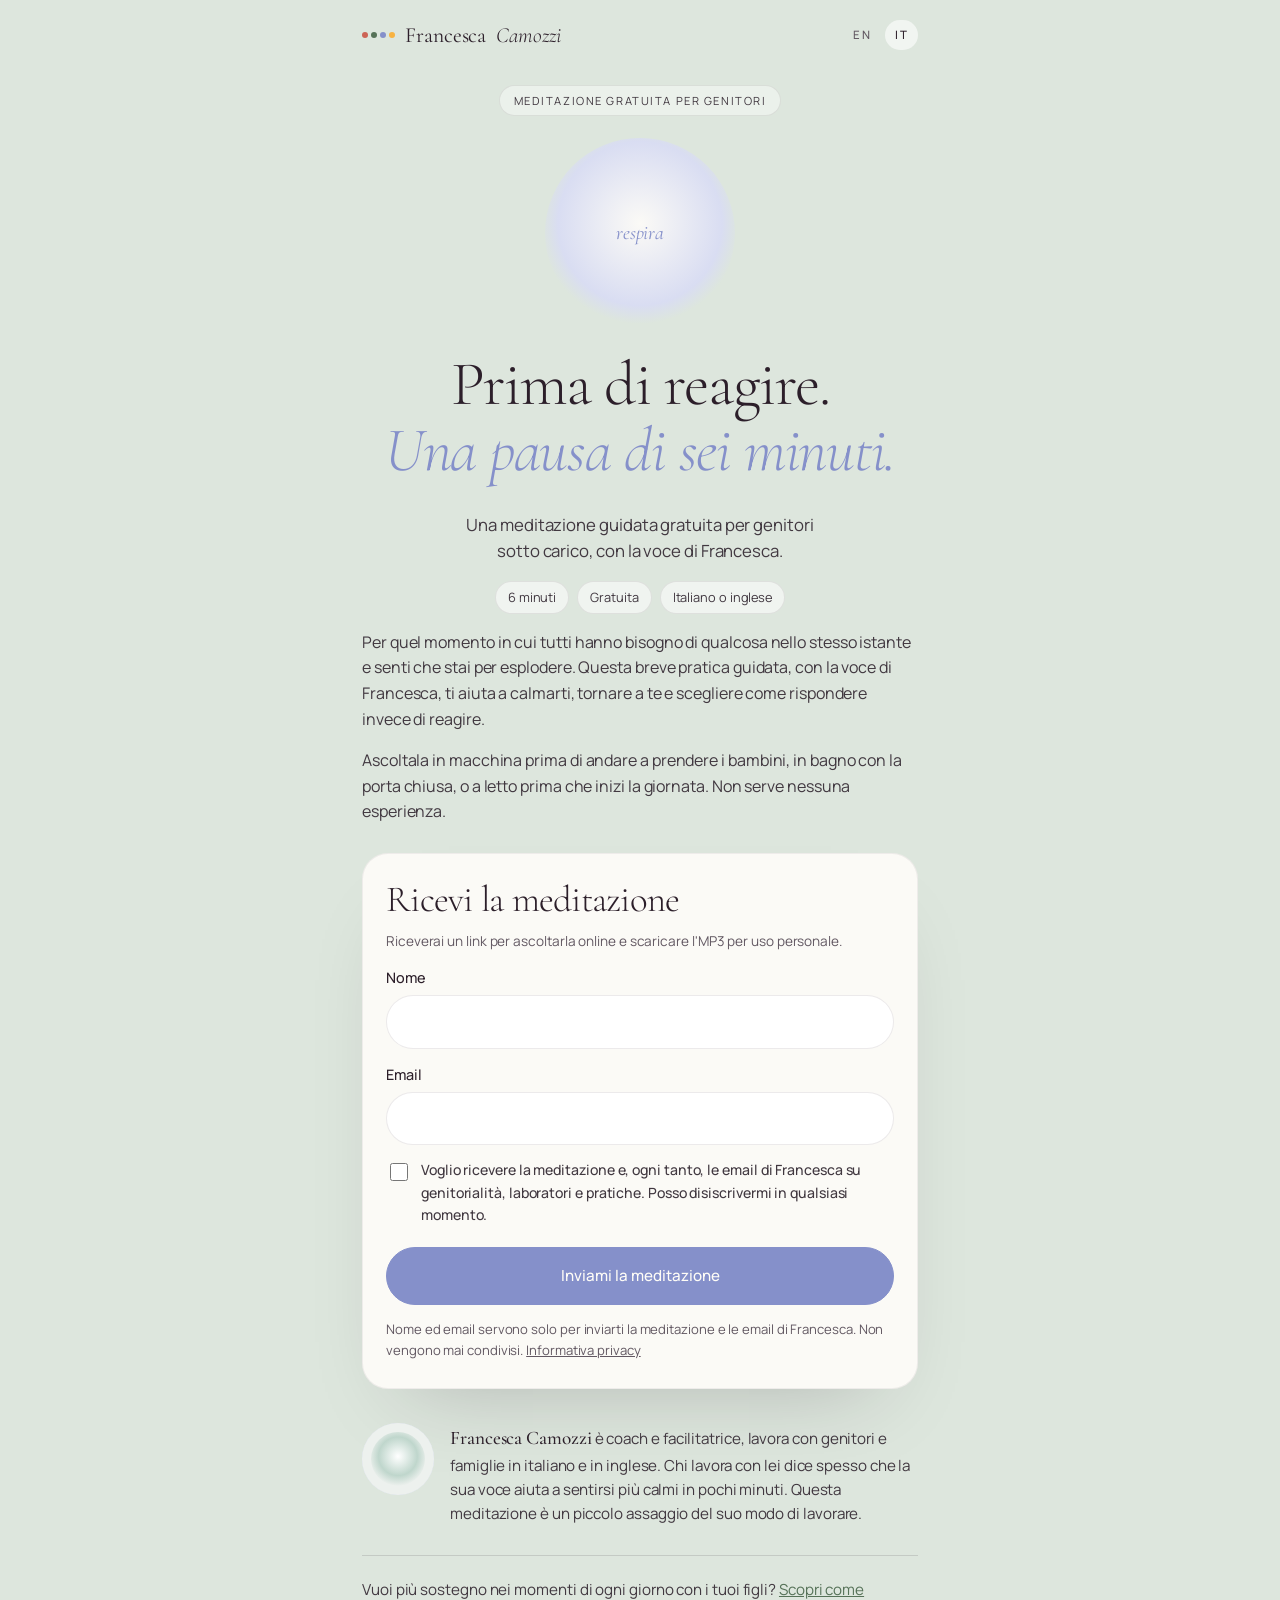
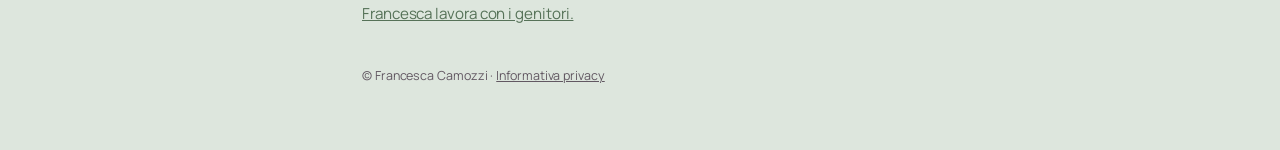
==== it.html @ 52d888cd "Landing page meditazione Before You React / Prima di reagire Pagine statiche EN/IT, pagine di ascolt" ====
<!doctype html>
<html lang="it">
<head>
<meta charset="utf-8">
<meta name="viewport" content="width=device-width,initial-scale=1">
<title>Prima di reagire - una pausa gratuita di 6 minuti per genitori sotto carico</title>
<meta name="description" content="Una meditazione guidata gratuita di 6 minuti per genitori, con la voce di Francesca Camozzi. Disponibile in italiano e in inglese.">
<meta property="og:title" content="Prima di reagire - una pausa di 6 minuti per genitori sotto carico">
<meta property="og:description" content="Una meditazione guidata gratuita per creare una pausa prima di reagire. In italiano e in inglese.">
<meta property="og:image" content="assets/cover.svg">
<link rel="alternate" hreflang="en" href="index.html">
<link rel="preconnect" href="https://fonts.googleapis.com">
<link rel="preconnect" href="https://fonts.gstatic.com" crossorigin>
<link href="https://fonts.googleapis.com/css2?family=Cormorant+Garamond:ital,wght@0,300;0,400;0,500;1,300;1,400&family=Manrope:wght@400;500;600&display=swap" rel="stylesheet">
<link rel="stylesheet" href="assets/style.css">
</head>
<body>
<div class="wrap">

  <nav class="top" aria-label="Lingua">
    <a class="brand" data-link="home" href="#"><span class="dots"><i></i><i></i><i></i><i></i></span>Francesca <em>Camozzi</em></a>
    <div class="lang">
      <a href="index.html" lang="en">EN</a>
      <a href="it.html" aria-current="page" lang="it">IT</a>
    </div>
  </nav>

  <header class="hero">
    <span class="eyebrow">Meditazione gratuita per genitori</span>
    <div class="breath" aria-hidden="true"><span>respira</span></div>
    <h1>Prima di reagire.<br><em>Una pausa di sei minuti.</em></h1>
    <p class="sub">Una meditazione guidata gratuita per genitori sotto carico, con la voce di Francesca.</p>
    <ul class="facts">
      <li>6 minuti</li>
      <li>Gratuita</li>
      <li>Italiano o inglese</li>
    </ul>
  </header>

  <section class="intro">
    <p>Per quel momento in cui tutti hanno bisogno di qualcosa nello stesso istante e senti che stai per esplodere. Questa breve pratica guidata, con la voce di Francesca, ti aiuta a calmarti, tornare a te e scegliere come rispondere invece di reagire.</p>
    <p>Ascoltala in macchina prima di andare a prendere i bambini, in bagno con la porta chiusa, o a letto prima che inizi la giornata. Non serve nessuna esperienza.</p>
  </section>

  <section class="card" id="signup-card">
    <h2>Ricevi la meditazione</h2>
    <p class="note">Riceverai un link per ascoltarla online e scaricare l'MP3 per uso personale.</p>

    <form id="signup">
      <div class="field">
        <label for="fname">Nome</label>
        <input id="fname" type="text" data-f="firstName" autocomplete="given-name" required>
      </div>
      <div class="field">
        <label for="email">Email</label>
        <input id="email" type="email" data-f="email" autocomplete="email" inputmode="email" required>
      </div>
      <label class="consent">
        <input type="checkbox" data-f="consent" value="yes" required>
        <span>Voglio ricevere la meditazione e, ogni tanto, le email di Francesca su genitorialit&agrave;, laboratori e pratiche. Posso disiscrivermi in qualsiasi momento.</span>
      </label>
      <button class="btn" type="submit">Inviami la meditazione</button>
      <p class="privacy">Nome ed email servono solo per inviarti la meditazione e le email di Francesca. Non vengono mai condivisi. <a data-link="privacy" href="#">Informativa privacy</a></p>
    </form>

    <div class="thanks" id="thanks">
      <h2>Grazie</h2>
      <p>La meditazione sta arrivando nella tua casella email. Se non la vedi entro qualche minuto, controlla lo spam.</p>
      <p>Puoi anche ascoltarla subito:</p>
      <a class="btn green" id="listen-link" href="listen-it.html">Ascolta la meditazione</a>
    </div>
    <iframe name="hidden_iframe" title="hidden" hidden></iframe>
  </section>

  <section class="about">
    <img src="assets/cover.svg" alt="" width="72" height="72">
    <p><strong>Francesca Camozzi</strong> &egrave; coach e facilitatrice, lavora con genitori e famiglie in italiano e in inglese. Chi lavora con lei dice spesso che la sua voce aiuta a sentirsi pi&ugrave; calmi in pochi minuti. Questa meditazione &egrave; un piccolo assaggio del suo modo di lavorare.</p>
  </section>

  <p class="next">Vuoi pi&ugrave; sostegno nei momenti di ogni giorno con i tuoi figli? <a data-link="forParents" href="#">Scopri come Francesca lavora con i genitori.</a></p>

  <footer>&copy; Francesca Camozzi &middot; <a data-link="privacy" href="#">Informativa privacy</a></footer>
</div>

<script src="assets/config.js"></script>
<script src="assets/app.js"></script>
</body>
</html>
---- assets/style.css ----
/* Before You React - stile allineato a francesca-camozzi.it */
:root{
  --bg:#DDE6DD;          /* salvia chiaro del sito */
  --paper:#FBFAF6;       /* card */
  --ink:#2C1F2A;         /* prugna scuro: titoli */
  --text:#413840;        /* testo corrente */
  --muted:#625862;
  --line:rgba(44,31,42,.09);
  --periwinkle:#8590CA;  /* accento principale del sito */
  --sage:#859578;
  --green:#567258;       /* bottone verde "Join the Village" */
  --coral:#CD6456;
  --yellow:#F8B341;
  --lavender:#D9DDF2;
  --focus:#F8B341;
}
*{box-sizing:border-box}
html{-webkit-text-size-adjust:100%}
body{
  margin:0;background:var(--bg);color:var(--text);
  font-family:Manrope,system-ui,-apple-system,"Segoe UI",sans-serif;
  font-size:16px;line-height:1.6;letter-spacing:-.005em;
}
h1,h2,h3{font-family:"Cormorant Garamond",Georgia,serif;font-weight:300;color:var(--ink);line-height:1.05;margin:0 0 .45em;letter-spacing:-.02em}
h1{font-size:clamp(2.6rem,10vw,3.9rem)}
h1 em{font-style:italic;color:var(--periwinkle);font-weight:300}
h2{font-size:clamp(1.8rem,6vw,2.3rem)}
p{margin:0 0 1em}
a{color:var(--periwinkle)}
a:focus-visible,button:focus-visible,input:focus-visible{outline:3px solid var(--focus);outline-offset:3px}

.wrap{max-width:600px;margin:0 auto;padding:0 22px 64px}

/* top bar, come l'header del sito */
.top{display:flex;justify-content:space-between;align-items:center;padding:18px 0 6px;font-size:.95rem}
.brand{display:flex;align-items:center;gap:10px;text-decoration:none;color:var(--ink);font-family:"Cormorant Garamond",Georgia,serif;font-size:1.35rem;font-weight:400}
.brand em{font-style:italic;font-weight:300}
.dots{display:inline-flex;gap:3px}
.dots i{width:6px;height:6px;border-radius:50%;display:block}
.dots i:nth-child(1){background:var(--coral)}
.dots i:nth-child(2){background:var(--green)}
.dots i:nth-child(3){background:var(--periwinkle)}
.dots i:nth-child(4){background:var(--yellow)}
.lang{display:flex;gap:4px}
.lang a{text-decoration:none;padding:6px 10px;border-radius:999px;color:var(--muted);font-size:.72rem;letter-spacing:.12em;font-weight:500}
.lang a[aria-current="page"]{background:rgba(255,255,255,.6);color:var(--ink)}

/* hero */
.hero{text-align:center;padding:26px 0 10px}
.eyebrow{display:inline-block;font-size:.7rem;letter-spacing:.14em;text-transform:uppercase;color:var(--text);background:rgba(238,243,238,.84);border:1px solid var(--line);border-radius:999px;padding:6px 14px;margin-bottom:22px}
.breath{
  width:min(52vw,190px);aspect-ratio:1;margin:0 auto 24px;border-radius:50%;
  background:radial-gradient(circle at 50% 45%,#FBFAF6 0%,var(--lavender) 58%,transparent 71%);
  display:grid;place-items:center;
  animation:breathe 8s ease-in-out infinite;
}
.breath span{font-family:"Cormorant Garamond",Georgia,serif;font-size:1.25rem;color:var(--periwinkle);font-style:italic}
@keyframes breathe{0%,100%{transform:scale(.88)}50%{transform:scale(1.08)}}
@media (prefers-reduced-motion:reduce){.breath{animation:none}}
.hero .sub{font-size:1.05rem;color:var(--text);max-width:36ch;margin:0 auto 16px}
.facts{display:flex;justify-content:center;gap:8px;flex-wrap:wrap;margin:0 0 6px;padding:0;list-style:none}
.facts li{font-size:.8rem;color:var(--text);background:rgba(255,255,255,.55);border:1px solid var(--line);border-radius:999px;padding:5px 12px}

/* signup card, come le card del sito */
.card{background:var(--paper);border-radius:26px;padding:28px 24px;margin:28px 0;
  box-shadow:0 40px 82px -46px rgba(44,31,42,.26),inset 0 0 0 1px rgba(44,31,42,.06)}
.card h2{margin-bottom:.3em}
.field{margin:0 0 14px}
label{display:block;font-weight:500;font-size:.9rem;margin-bottom:6px;color:var(--ink)}
input[type=text],input[type=email]{
  width:100%;font:inherit;font-weight:500;padding:13px 18px;border:1px solid var(--line);border-radius:999px;background:#fff;color:var(--ink)
}
input:focus{border-color:var(--periwinkle)}
.consent{display:flex;gap:10px;align-items:flex-start;font-size:.88rem;color:var(--text);margin:8px 0 20px}
.consent input{margin-top:4px;width:18px;height:18px;flex:none;accent-color:var(--green)}
.btn{
  display:block;width:100%;font:inherit;font-weight:500;font-size:.95rem;
  padding:16px 28px;border:1px solid var(--periwinkle);border-radius:100px;background:var(--periwinkle);color:#FFFDF7;cursor:pointer;text-align:center;text-decoration:none
}
.btn:hover{background:#7280bf;border-color:#7280bf}
.btn.green{background:var(--green);border-color:var(--green)}
.btn.green:hover{background:#4a6350;border-color:#4a6350}
.btn.secondary{background:transparent;color:var(--green);border-color:var(--green)}
.btn.secondary:hover{background:rgba(86,114,88,.08)}
.privacy{font-size:.82rem;color:var(--muted);margin:14px 0 0}
.privacy a{color:var(--muted)}
.thanks{display:none}
form.sent{display:none}
form.sent + .thanks{display:block}
.thanks p{margin-bottom:1em}

/* about + soft exit */
.about{display:flex;gap:16px;align-items:flex-start;margin:34px 0 10px}
.about img{width:72px;height:72px;border-radius:50%;object-fit:cover;flex:none;background:var(--lavender)}
.about p{font-size:.95rem;color:var(--text);margin:0}
.about strong{font-family:"Cormorant Garamond",Georgia,serif;font-weight:500;font-size:1.2rem;color:var(--ink)}
.next{margin:28px 0 0;padding-top:22px;border-top:1px solid rgba(44,31,42,.14);font-size:.95rem;color:var(--text)}
.next a{color:var(--green)}
footer{font-size:.78rem;color:var(--muted);margin-top:40px}
footer a{color:inherit}

/* listening page */
.player{background:var(--paper);border-radius:26px;padding:28px 24px;margin:22px 0;
  box-shadow:0 40px 82px -46px rgba(44,31,42,.26),inset 0 0 0 1px rgba(44,31,42,.06)}
audio{width:100%;margin:10px 0 18px}
.tips{font-size:.95rem;color:var(--text);padding-left:18px}
.tips li{margin-bottom:.4em}

.note{font-size:.85rem;color:var(--muted)}
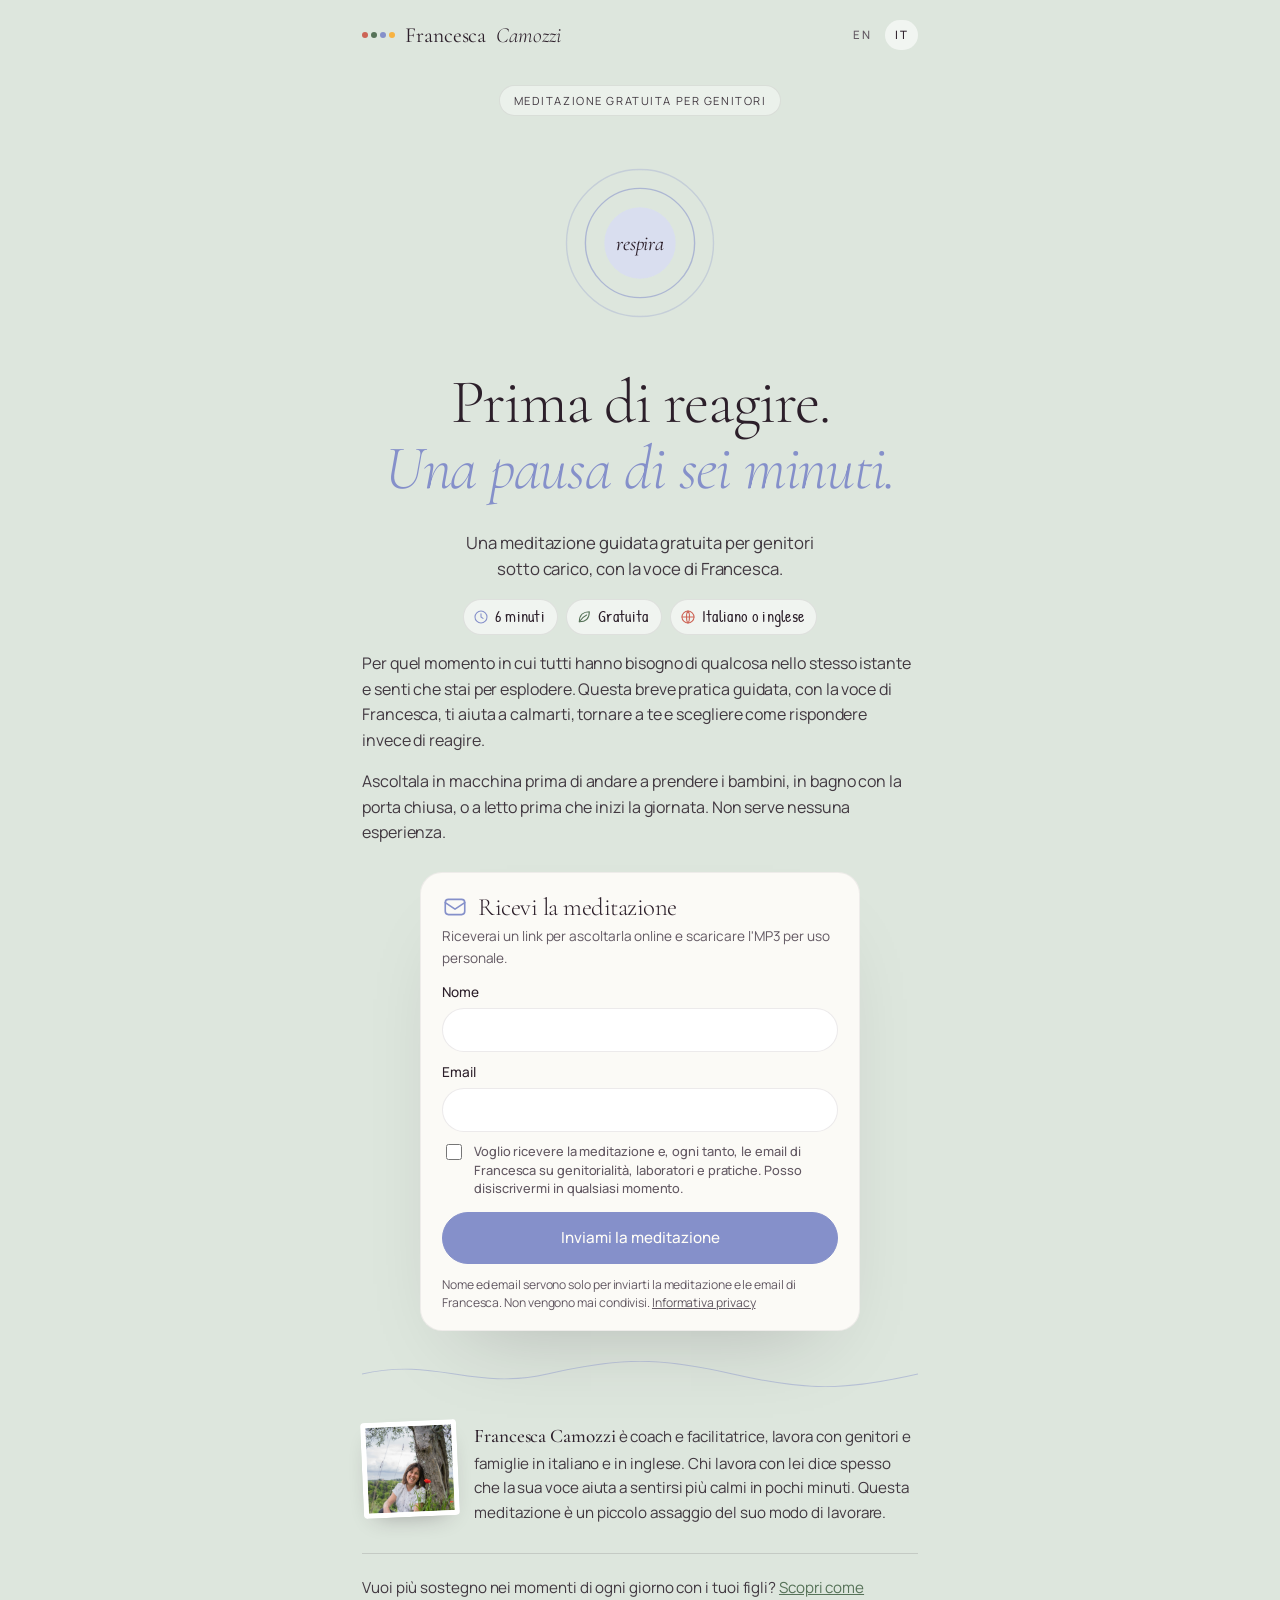
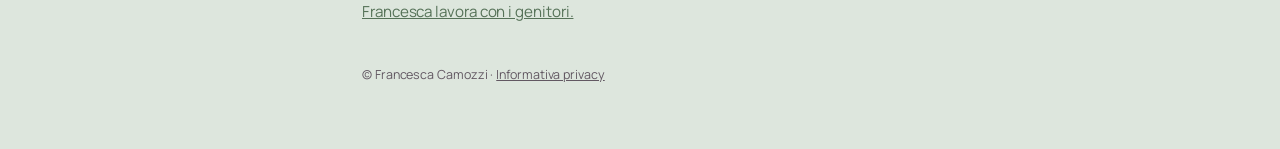
==== commit 3ddc8062: "Icone a linea, foto di Francesca, divisore ondulato, respiro più ampio Co-Authored-By: Claude Fable " ====
--- a/it.html
+++ b/it.html
@@ -11,7 +11,7 @@
 <link rel="alternate" hreflang="en" href="index.html">
 <link rel="preconnect" href="https://fonts.googleapis.com">
 <link rel="preconnect" href="https://fonts.gstatic.com" crossorigin>
-<link href="https://fonts.googleapis.com/css2?family=Cormorant+Garamond:ital,wght@0,300;0,400;0,500;1,300;1,400&family=Manrope:wght@400;500;600&display=swap" rel="stylesheet">
+<link href="https://fonts.googleapis.com/css2?family=Cormorant+Garamond:ital,wght@0,300;0,400;0,500;1,300;1,400&family=Manrope:wght@400;500;600&family=Patrick+Hand&display=swap" rel="stylesheet">
 <link rel="stylesheet" href="assets/style.css">
 </head>
 <body>
@@ -27,13 +27,16 @@
 
   <header class="hero">
     <span class="eyebrow">Meditazione gratuita per genitori</span>
-    <div class="breath" aria-hidden="true"><span>respira</span></div>
+    <div class="breath" aria-hidden="true">
+      <svg viewBox="0 0 200 200"><circle class="r3" cx="100" cy="100" r="70"/><circle class="r2" cx="100" cy="100" r="52"/><circle class="r1" cx="100" cy="100" r="34"/></svg>
+      <span>respira</span>
+    </div>
     <h1>Prima di reagire.<br><em>Una pausa di sei minuti.</em></h1>
     <p class="sub">Una meditazione guidata gratuita per genitori sotto carico, con la voce di Francesca.</p>
     <ul class="facts">
-      <li>6 minuti</li>
-      <li>Gratuita</li>
-      <li>Italiano o inglese</li>
+      <li><svg viewBox="0 0 24 24" aria-hidden="true"><circle cx="12" cy="12" r="9"/><path d="M12 7v5l3 2"/></svg>6 minuti</li>
+      <li><svg viewBox="0 0 24 24" aria-hidden="true"><path d="M5 19C5 9 11 4 20 4c0 9-5 15-15 15z"/><path d="M5 19c3-5 7-8 11-10"/></svg>Gratuita</li>
+      <li><svg viewBox="0 0 24 24" aria-hidden="true"><circle cx="12" cy="12" r="9"/><path d="M3 12h18M12 3c3 3 3 15 0 18M12 3c-3 3-3 15 0 18"/></svg>Italiano o inglese</li>
     </ul>
   </header>
 
@@ -43,7 +46,7 @@
   </section>
 
   <section class="card" id="signup-card">
-    <h2>Ricevi la meditazione</h2>
+    <h2 class="ih"><svg viewBox="0 0 24 24" aria-hidden="true"><rect x="3" y="5" width="18" height="14" rx="3"/><path d="M3 8l9 6 9-6"/></svg>Ricevi la meditazione</h2>
     <p class="note">Riceverai un link per ascoltarla online e scaricare l'MP3 per uso personale.</p>
 
     <form id="signup">
@@ -72,8 +75,9 @@
     <iframe name="hidden_iframe" title="hidden" hidden></iframe>
   </section>
 
+  <svg class="wave" viewBox="0 0 600 40" preserveAspectRatio="none" aria-hidden="true"><path d="M0 20C80 -6 120 46 200 20S320 -6 400 20s120 26 200 0"/></svg>
   <section class="about">
-    <img src="assets/cover.svg" alt="" width="72" height="72">
+    <img src="assets/francesca.jpg" alt="Francesca Camozzi" width="96" height="96">
     <p><strong>Francesca Camozzi</strong> &egrave; coach e facilitatrice, lavora con genitori e famiglie in italiano e in inglese. Chi lavora con lei dice spesso che la sua voce aiuta a sentirsi pi&ugrave; calmi in pochi minuti. Questa meditazione &egrave; un piccolo assaggio del suo modo di lavorare.</p>
   </section>
 
--- a/assets/style.css
+++ b/assets/style.css
@@ -48,41 +48,51 @@
 /* hero */
 .hero{text-align:center;padding:26px 0 10px}
 .eyebrow{display:inline-block;font-size:.7rem;letter-spacing:.14em;text-transform:uppercase;color:var(--text);background:rgba(238,243,238,.84);border:1px solid var(--line);border-radius:999px;padding:6px 14px;margin-bottom:22px}
-.breath{
-  width:min(52vw,190px);aspect-ratio:1;margin:0 auto 24px;border-radius:50%;
-  background:radial-gradient(circle at 50% 45%,#FBFAF6 0%,var(--lavender) 58%,transparent 71%);
-  display:grid;place-items:center;
-  animation:breathe 8s ease-in-out infinite;
-}
-.breath span{font-family:"Cormorant Garamond",Georgia,serif;font-size:1.25rem;color:var(--periwinkle);font-style:italic}
-@keyframes breathe{0%,100%{transform:scale(.88)}50%{transform:scale(1.08)}}
-@media (prefers-reduced-motion:reduce){.breath{animation:none}}
+.breath{position:relative;width:min(58vw,210px);aspect-ratio:1;margin:0 auto 22px;display:grid;place-items:center;color:var(--periwinkle)}
+.breath svg{position:absolute;inset:0;width:100%;height:100%;fill:none;stroke:currentColor;stroke-width:1.3}
+.breath circle{transform-origin:100px 100px;animation:ring 6s ease-in-out infinite}
+.breath .r1{fill:rgba(217,221,242,.85);stroke:none;animation-name:core}
+.breath .r2{opacity:.55}
+.breath .r3{opacity:.28;animation-delay:.4s}
+.breath span{position:relative;font-family:"Cormorant Garamond",Georgia,serif;font-size:1.3rem;font-style:italic;color:var(--ink);animation:word 6s ease-in-out infinite}
+@keyframes core{0%,100%{transform:scale(.72)}50%{transform:scale(1.25)}}
+@keyframes ring{0%,100%{transform:scale(.6);opacity:.15}50%{transform:scale(1.28);opacity:.7}}
+@keyframes word{0%,100%{transform:scale(.94)}50%{transform:scale(1.1)}}
+@media (prefers-reduced-motion:reduce){.breath circle,.breath span{animation:none}}
 .hero .sub{font-size:1.05rem;color:var(--text);max-width:36ch;margin:0 auto 16px}
 .facts{display:flex;justify-content:center;gap:8px;flex-wrap:wrap;margin:0 0 6px;padding:0;list-style:none}
-.facts li{font-size:.8rem;color:var(--text);background:rgba(255,255,255,.55);border:1px solid var(--line);border-radius:999px;padding:5px 12px}
+.facts li{display:inline-flex;align-items:center;gap:6px;font-family:"Patrick Hand",cursive;font-size:1rem;letter-spacing:.02em;color:var(--ink);background:rgba(255,255,255,.55);border:1px solid var(--line);border-radius:999px;padding:4px 12px 4px 9px}
+.facts svg{width:16px;height:16px;fill:none;stroke:currentColor;stroke-width:1.6;stroke-linecap:round;stroke-linejoin:round}
+.facts li:nth-child(1) svg{color:var(--periwinkle)}
+.facts li:nth-child(2) svg{color:var(--green)}
+.facts li:nth-child(3) svg{color:var(--coral)}
+.ih{display:flex;align-items:center;gap:10px}
+.ih svg{width:26px;height:26px;flex:none;fill:none;stroke:var(--periwinkle);stroke-width:1.5;stroke-linecap:round;stroke-linejoin:round}
+.wave{display:block;width:100%;height:26px;margin:30px 0 4px;fill:none;stroke:rgba(133,144,202,.45);stroke-width:1.5}
 
 /* signup card, come le card del sito */
-.card{background:var(--paper);border-radius:26px;padding:28px 24px;margin:28px 0;
+.card{background:var(--paper);border-radius:22px;padding:22px 22px 20px;margin:26px auto;max-width:440px;
   box-shadow:0 40px 82px -46px rgba(44,31,42,.26),inset 0 0 0 1px rgba(44,31,42,.06)}
-.card h2{margin-bottom:.3em}
-.field{margin:0 0 14px}
-label{display:block;font-weight:500;font-size:.9rem;margin-bottom:6px;color:var(--ink)}
+.card h2{font-size:1.55rem;margin-bottom:.25em}
+.card .note{margin-bottom:.9em}
+.field{margin:0 0 10px}
+label{display:block;font-weight:500;font-size:.85rem;margin-bottom:4px;color:var(--ink)}
 input[type=text],input[type=email]{
-  width:100%;font:inherit;font-weight:500;padding:13px 18px;border:1px solid var(--line);border-radius:999px;background:#fff;color:var(--ink)
+  width:100%;font:inherit;font-size:.95rem;font-weight:500;padding:9px 16px;border:1px solid var(--line);border-radius:999px;background:#fff;color:var(--ink)
 }
 input:focus{border-color:var(--periwinkle)}
-.consent{display:flex;gap:10px;align-items:flex-start;font-size:.88rem;color:var(--text);margin:8px 0 20px}
-.consent input{margin-top:4px;width:18px;height:18px;flex:none;accent-color:var(--green)}
+.consent{display:flex;gap:9px;align-items:flex-start;font-size:.8rem;line-height:1.45;color:var(--muted);margin:6px 0 14px}
+.consent input{margin-top:2px;width:16px;height:16px;flex:none;accent-color:var(--green)}
 .btn{
   display:block;width:100%;font:inherit;font-weight:500;font-size:.95rem;
-  padding:16px 28px;border:1px solid var(--periwinkle);border-radius:100px;background:var(--periwinkle);color:#FFFDF7;cursor:pointer;text-align:center;text-decoration:none
+  padding:13px 24px;border:1px solid var(--periwinkle);border-radius:100px;background:var(--periwinkle);color:#FFFDF7;cursor:pointer;text-align:center;text-decoration:none
 }
 .btn:hover{background:#7280bf;border-color:#7280bf}
 .btn.green{background:var(--green);border-color:var(--green)}
 .btn.green:hover{background:#4a6350;border-color:#4a6350}
 .btn.secondary{background:transparent;color:var(--green);border-color:var(--green)}
 .btn.secondary:hover{background:rgba(86,114,88,.08)}
-.privacy{font-size:.82rem;color:var(--muted);margin:14px 0 0}
+.privacy{font-size:.76rem;line-height:1.45;color:var(--muted);margin:12px 0 0}
 .privacy a{color:var(--muted)}
 .thanks{display:none}
 form.sent{display:none}
@@ -91,7 +101,7 @@
 
 /* about + soft exit */
 .about{display:flex;gap:16px;align-items:flex-start;margin:34px 0 10px}
-.about img{width:72px;height:72px;border-radius:50%;object-fit:cover;flex:none;background:var(--lavender)}
+.about img{width:96px;height:96px;object-fit:cover;object-position:center top;flex:none;background:#fff;padding:5px;border-radius:4px;box-shadow:0 10px 24px -14px rgba(44,31,42,.45);transform:rotate(-2.5deg)}
 .about p{font-size:.95rem;color:var(--text);margin:0}
 .about strong{font-family:"Cormorant Garamond",Georgia,serif;font-weight:500;font-size:1.2rem;color:var(--ink)}
 .next{margin:28px 0 0;padding-top:22px;border-top:1px solid rgba(44,31,42,.14);font-size:.95rem;color:var(--text)}
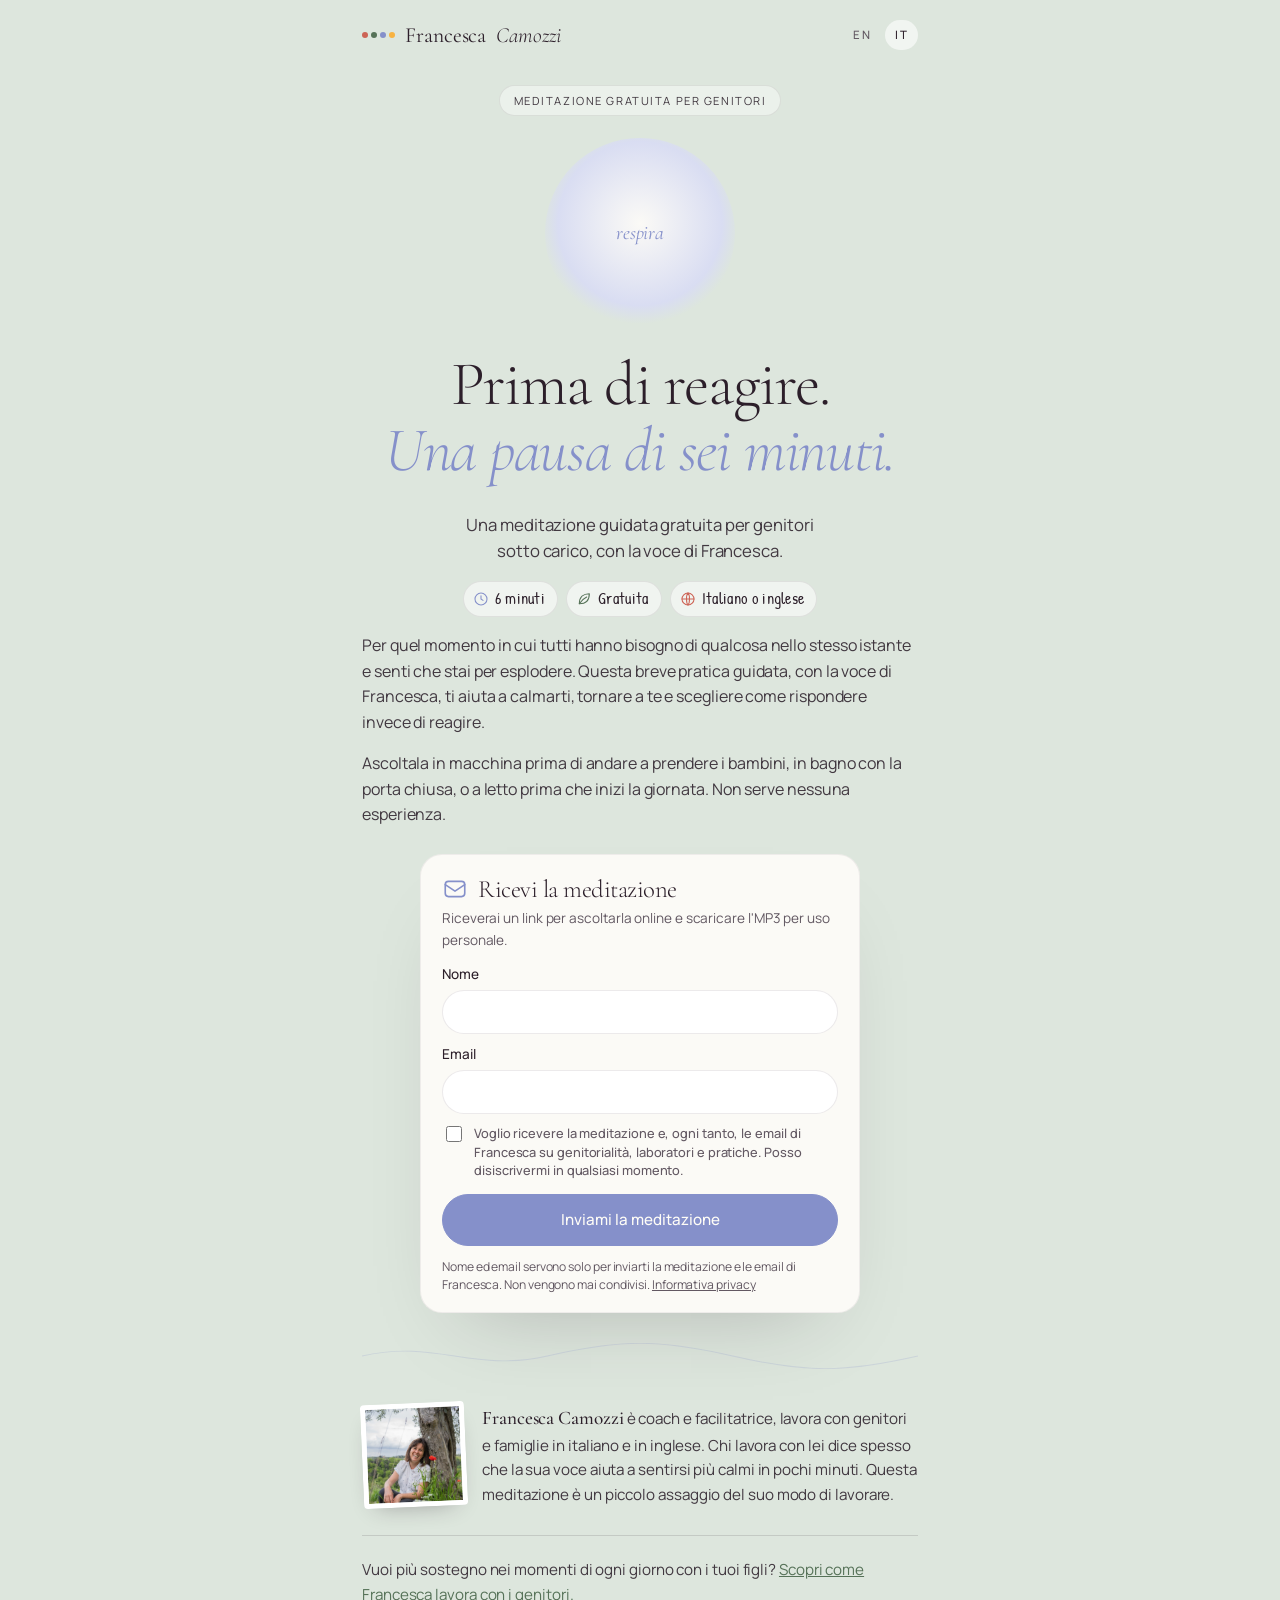
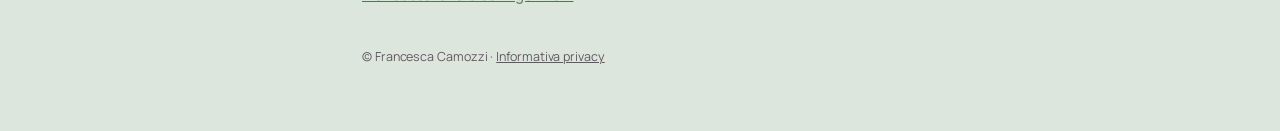
==== commit 7fd449c7: "Respira sfumato di prima con movimento più ampio; icone con colori inline; cache-busting CSS Co-Auth" ====
--- a/it.html
+++ b/it.html
@@ -12,7 +12,7 @@
 <link rel="preconnect" href="https://fonts.googleapis.com">
 <link rel="preconnect" href="https://fonts.gstatic.com" crossorigin>
 <link href="https://fonts.googleapis.com/css2?family=Cormorant+Garamond:ital,wght@0,300;0,400;0,500;1,300;1,400&family=Manrope:wght@400;500;600&family=Patrick+Hand&display=swap" rel="stylesheet">
-<link rel="stylesheet" href="assets/style.css">
+<link rel="stylesheet" href="assets/style.css?v=4">
 </head>
 <body>
 <div class="wrap">
@@ -27,16 +27,13 @@
 
   <header class="hero">
     <span class="eyebrow">Meditazione gratuita per genitori</span>
-    <div class="breath" aria-hidden="true">
-      <svg viewBox="0 0 200 200"><circle class="r3" cx="100" cy="100" r="70"/><circle class="r2" cx="100" cy="100" r="52"/><circle class="r1" cx="100" cy="100" r="34"/></svg>
-      <span>respira</span>
-    </div>
+    <div class="breath" aria-hidden="true"><span>respira</span></div>
     <h1>Prima di reagire.<br><em>Una pausa di sei minuti.</em></h1>
     <p class="sub">Una meditazione guidata gratuita per genitori sotto carico, con la voce di Francesca.</p>
     <ul class="facts">
-      <li><svg viewBox="0 0 24 24" aria-hidden="true"><circle cx="12" cy="12" r="9"/><path d="M12 7v5l3 2"/></svg>6 minuti</li>
-      <li><svg viewBox="0 0 24 24" aria-hidden="true"><path d="M5 19C5 9 11 4 20 4c0 9-5 15-15 15z"/><path d="M5 19c3-5 7-8 11-10"/></svg>Gratuita</li>
-      <li><svg viewBox="0 0 24 24" aria-hidden="true"><circle cx="12" cy="12" r="9"/><path d="M3 12h18M12 3c3 3 3 15 0 18M12 3c-3 3-3 15 0 18"/></svg>Italiano o inglese</li>
+      <li><svg viewBox="0 0 24 24" fill="none" stroke="currentColor" stroke-width="1.6" stroke-linecap="round" stroke-linejoin="round" aria-hidden="true"><circle cx="12" cy="12" r="9"/><path d="M12 7v5l3 2"/></svg>6 minuti</li>
+      <li><svg viewBox="0 0 24 24" fill="none" stroke="currentColor" stroke-width="1.6" stroke-linecap="round" stroke-linejoin="round" aria-hidden="true"><path d="M5 19C5 9 11 4 20 4c0 9-5 15-15 15z"/><path d="M5 19c3-5 7-8 11-10"/></svg>Gratuita</li>
+      <li><svg viewBox="0 0 24 24" fill="none" stroke="currentColor" stroke-width="1.6" stroke-linecap="round" stroke-linejoin="round" aria-hidden="true"><circle cx="12" cy="12" r="9"/><path d="M3 12h18M12 3c3 3 3 15 0 18M12 3c-3 3-3 15 0 18"/></svg>Italiano o inglese</li>
     </ul>
   </header>
 
@@ -46,7 +43,7 @@
   </section>
 
   <section class="card" id="signup-card">
-    <h2 class="ih"><svg viewBox="0 0 24 24" aria-hidden="true"><rect x="3" y="5" width="18" height="14" rx="3"/><path d="M3 8l9 6 9-6"/></svg>Ricevi la meditazione</h2>
+    <h2 class="ih"><svg viewBox="0 0 24 24" fill="none" stroke="currentColor" stroke-width="1.6" stroke-linecap="round" stroke-linejoin="round" aria-hidden="true"><rect x="3" y="5" width="18" height="14" rx="3"/><path d="M3 8l9 6 9-6"/></svg>Ricevi la meditazione</h2>
     <p class="note">Riceverai un link per ascoltarla online e scaricare l'MP3 per uso personale.</p>
 
     <form id="signup">
@@ -75,7 +72,7 @@
     <iframe name="hidden_iframe" title="hidden" hidden></iframe>
   </section>
 
-  <svg class="wave" viewBox="0 0 600 40" preserveAspectRatio="none" aria-hidden="true"><path d="M0 20C80 -6 120 46 200 20S320 -6 400 20s120 26 200 0"/></svg>
+  <svg class="wave" viewBox="0 0 600 40" preserveAspectRatio="none" fill="none" stroke="#8590CA" stroke-opacity=".45" stroke-width="1.5" aria-hidden="true"><path d="M0 20C80 -6 120 46 200 20S320 -6 400 20s120 26 200 0"/></svg>
   <section class="about">
     <img src="assets/francesca.jpg" alt="Francesca Camozzi" width="96" height="96">
     <p><strong>Francesca Camozzi</strong> &egrave; coach e facilitatrice, lavora con genitori e famiglie in italiano e in inglese. Chi lavora con lei dice spesso che la sua voce aiuta a sentirsi pi&ugrave; calmi in pochi minuti. Questa meditazione &egrave; un piccolo assaggio del suo modo di lavorare.</p>
--- a/assets/style.css
+++ b/assets/style.css
@@ -48,17 +48,15 @@
 /* hero */
 .hero{text-align:center;padding:26px 0 10px}
 .eyebrow{display:inline-block;font-size:.7rem;letter-spacing:.14em;text-transform:uppercase;color:var(--text);background:rgba(238,243,238,.84);border:1px solid var(--line);border-radius:999px;padding:6px 14px;margin-bottom:22px}
-.breath{position:relative;width:min(58vw,210px);aspect-ratio:1;margin:0 auto 22px;display:grid;place-items:center;color:var(--periwinkle)}
-.breath svg{position:absolute;inset:0;width:100%;height:100%;fill:none;stroke:currentColor;stroke-width:1.3}
-.breath circle{transform-origin:100px 100px;animation:ring 6s ease-in-out infinite}
-.breath .r1{fill:rgba(217,221,242,.85);stroke:none;animation-name:core}
-.breath .r2{opacity:.55}
-.breath .r3{opacity:.28;animation-delay:.4s}
-.breath span{position:relative;font-family:"Cormorant Garamond",Georgia,serif;font-size:1.3rem;font-style:italic;color:var(--ink);animation:word 6s ease-in-out infinite}
-@keyframes core{0%,100%{transform:scale(.72)}50%{transform:scale(1.25)}}
-@keyframes ring{0%,100%{transform:scale(.6);opacity:.15}50%{transform:scale(1.28);opacity:.7}}
-@keyframes word{0%,100%{transform:scale(.94)}50%{transform:scale(1.1)}}
-@media (prefers-reduced-motion:reduce){.breath circle,.breath span{animation:none}}
+.breath{
+  width:min(52vw,190px);aspect-ratio:1;margin:0 auto 24px;border-radius:50%;
+  background:radial-gradient(circle at 50% 45%,#FBFAF6 0%,var(--lavender) 58%,transparent 71%);
+  display:grid;place-items:center;
+  animation:breathe 6s ease-in-out infinite;
+}
+.breath span{font-family:"Cormorant Garamond",Georgia,serif;font-size:1.25rem;color:var(--periwinkle);font-style:italic}
+@keyframes breathe{0%,100%{transform:scale(.7);opacity:.75}50%{transform:scale(1.18);opacity:1}}
+@media (prefers-reduced-motion:reduce){.breath{animation:none}}
 .hero .sub{font-size:1.05rem;color:var(--text);max-width:36ch;margin:0 auto 16px}
 .facts{display:flex;justify-content:center;gap:8px;flex-wrap:wrap;margin:0 0 6px;padding:0;list-style:none}
 .facts li{display:inline-flex;align-items:center;gap:6px;font-family:"Patrick Hand",cursive;font-size:1rem;letter-spacing:.02em;color:var(--ink);background:rgba(255,255,255,.55);border:1px solid var(--line);border-radius:999px;padding:4px 12px 4px 9px}
@@ -101,7 +99,7 @@
 
 /* about + soft exit */
 .about{display:flex;gap:16px;align-items:flex-start;margin:34px 0 10px}
-.about img{width:96px;height:96px;object-fit:cover;object-position:center top;flex:none;background:#fff;padding:5px;border-radius:4px;box-shadow:0 10px 24px -14px rgba(44,31,42,.45);transform:rotate(-2.5deg)}
+.about img{width:104px;height:104px;object-fit:cover;object-position:55% 22%;flex:none;background:#fff;padding:5px;border-radius:4px;box-shadow:0 10px 24px -14px rgba(44,31,42,.45);transform:rotate(-2.5deg)}
 .about p{font-size:.95rem;color:var(--text);margin:0}
 .about strong{font-family:"Cormorant Garamond",Georgia,serif;font-weight:500;font-size:1.2rem;color:var(--ink)}
 .next{margin:28px 0 0;padding-top:22px;border-top:1px solid rgba(44,31,42,.14);font-size:.95rem;color:var(--text)}
